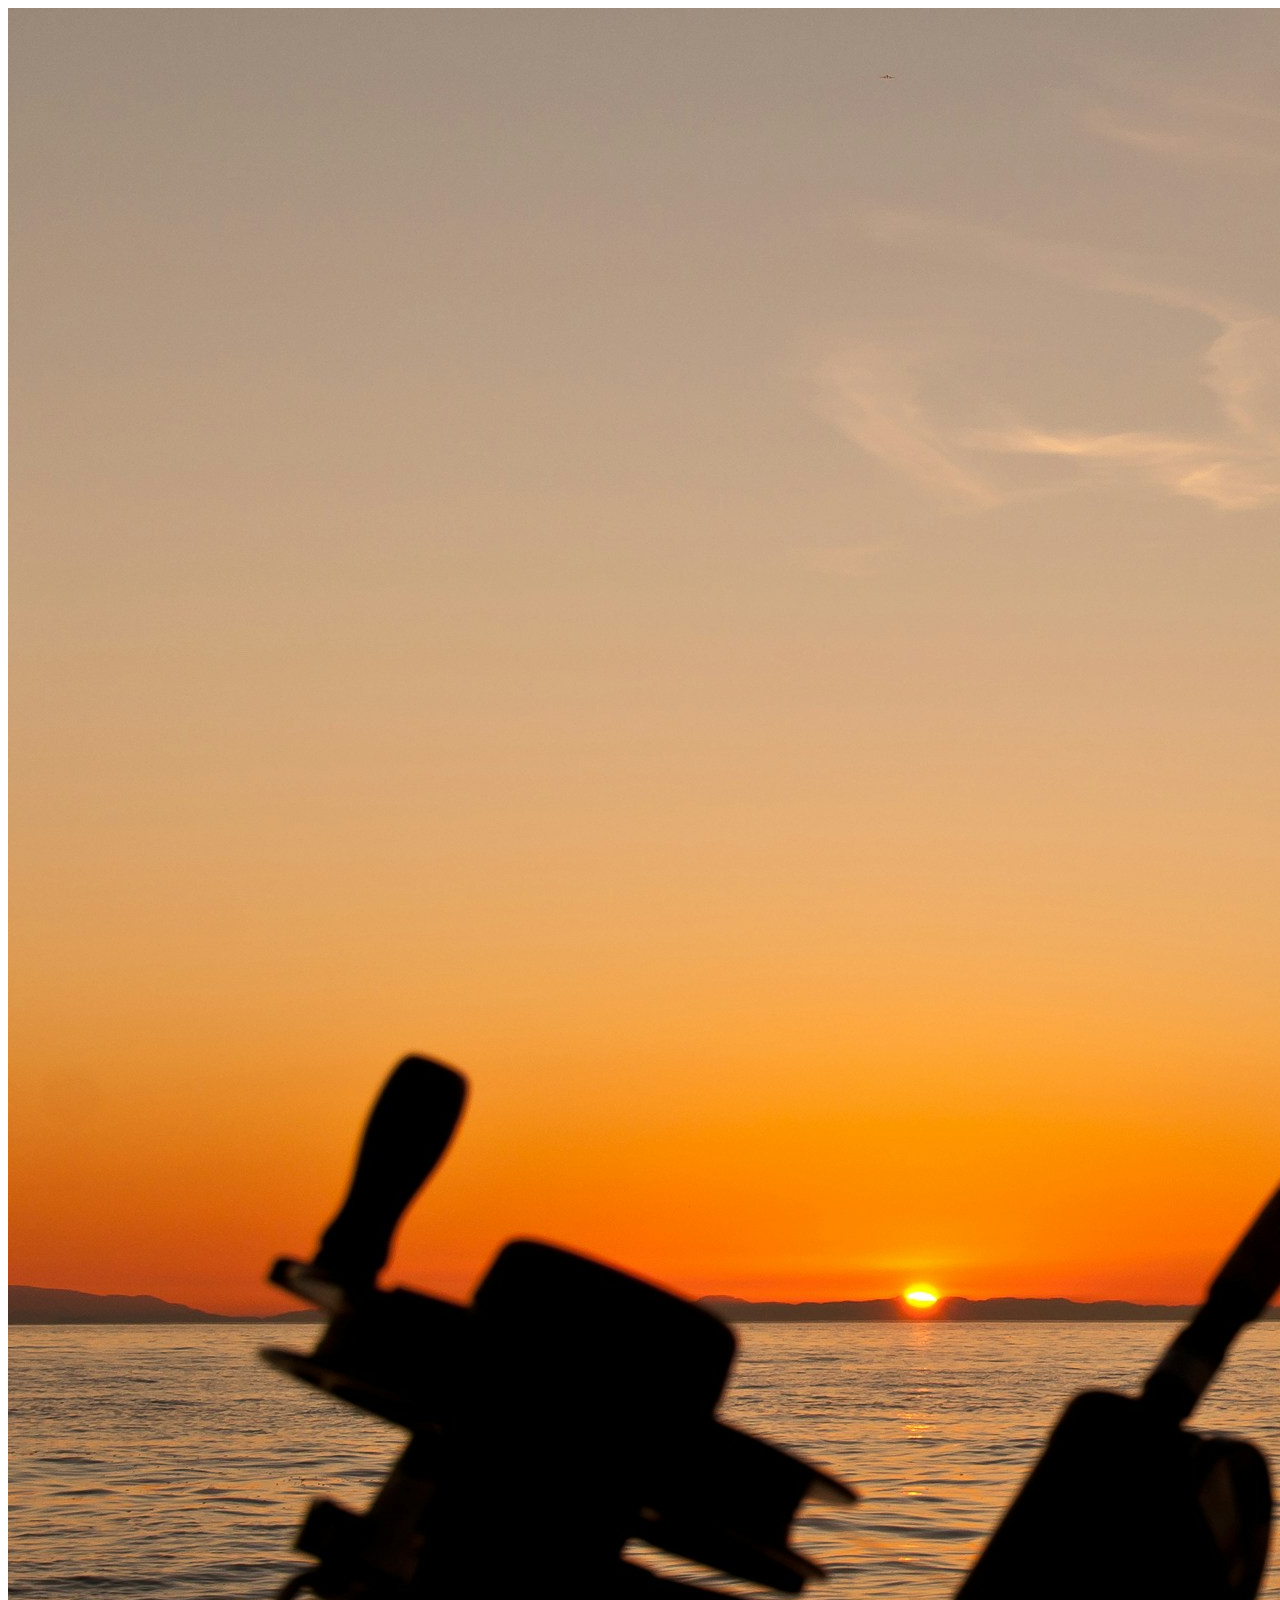
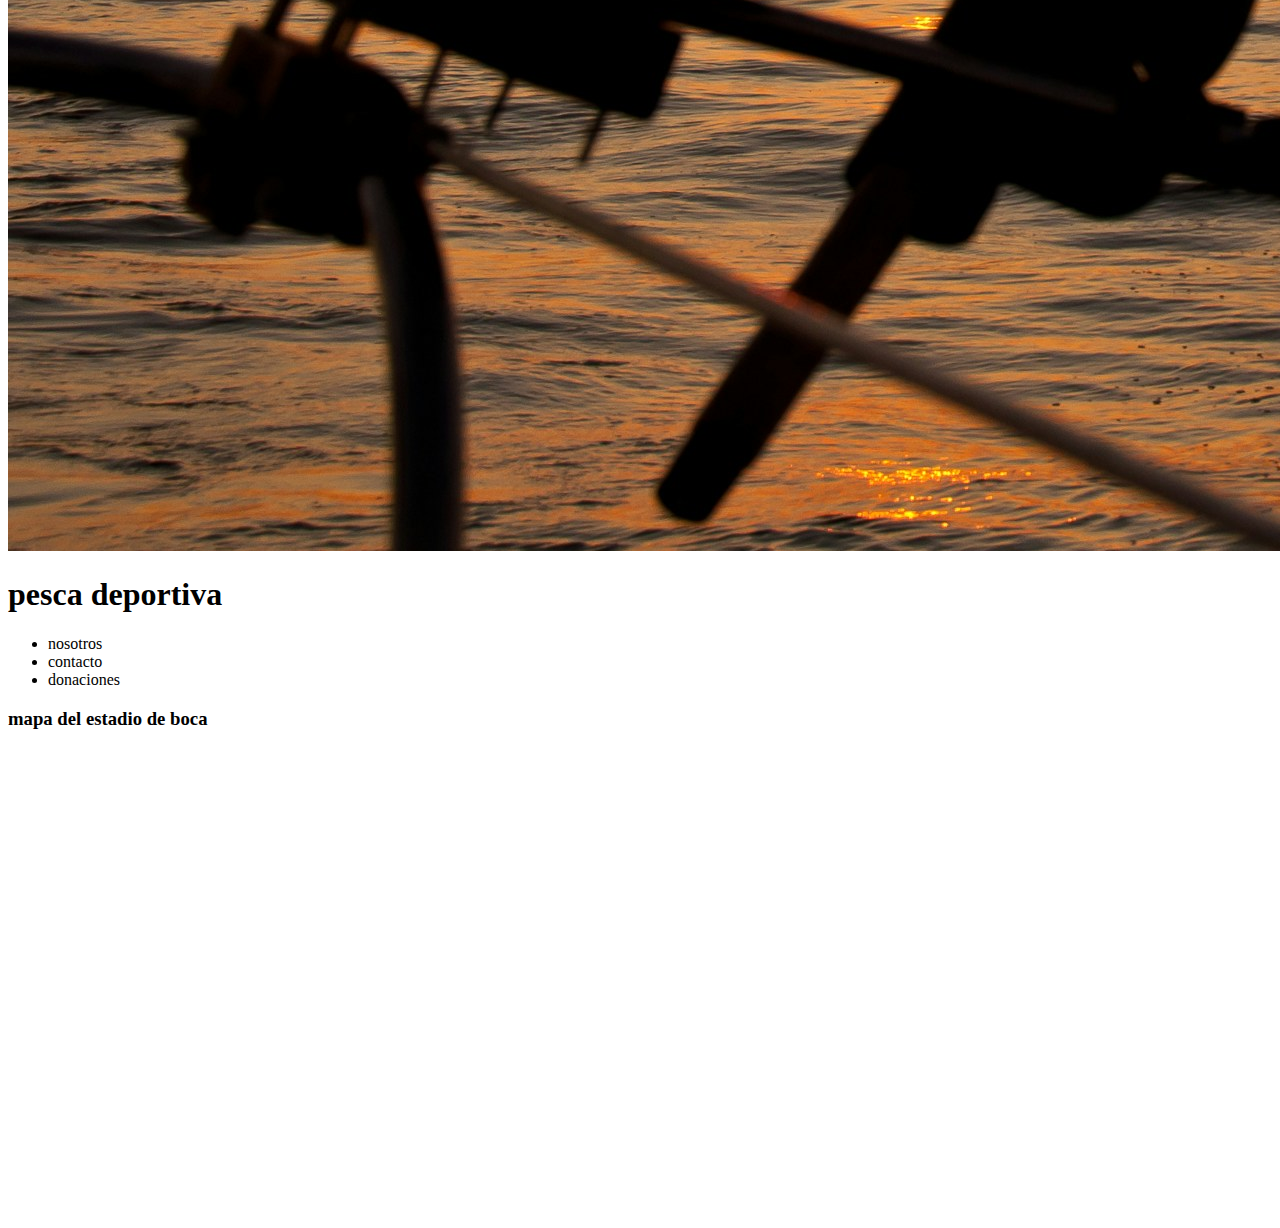
==== index.html @ 6a6a1a92 "curso" ====
<!DOCTYPE html>
<html lang="en">
<head>
    <meta charset="UTF-8">
    <meta name="viewport" content="width=device-width, initial-scale=1.0">
    <title> P Y D</title>
</head>
<body>
    
    <header>
        <img src="imagenes/james-wheeler-HJhGcU_IbsQ-unsplash.jpg" alt="pesca">
        <h1>pesca deportiva</h1>
        
        <nav>
            <ul>
                <li>nosotros</li>
                <li>contacto</li>
                <li>donaciones</li>
            </ul>
        </nav>
    
    </header>
    
    <main>
        <section>
            <h3>mapa del estadio de boca</h3>
            <iframe src="https://www.google.com/maps/embed?pb=!1m16!1m12!1m3!1d3282.7555667230813!2d-58.367625524623364!3d-34.63561680918297!2m3!1f0!2f0!3f0!3m2!1i1024!2i768!4f13.1!2m1!1sbombonera%20estadio!5e0!3m2!1ses-419!2sar!4v1727135245383!5m2!1ses-419!2sar" width="600" height="450" style="border:0;" allowfullscreen="" loading="lazy" referrerpolicy="no-referrer-when-downgrade"></iframe>
        </section>
        <section>
            
            <img src="" alt="">
        
        </section>
    </main>
    
    <footer></footer>
</body>
</html>
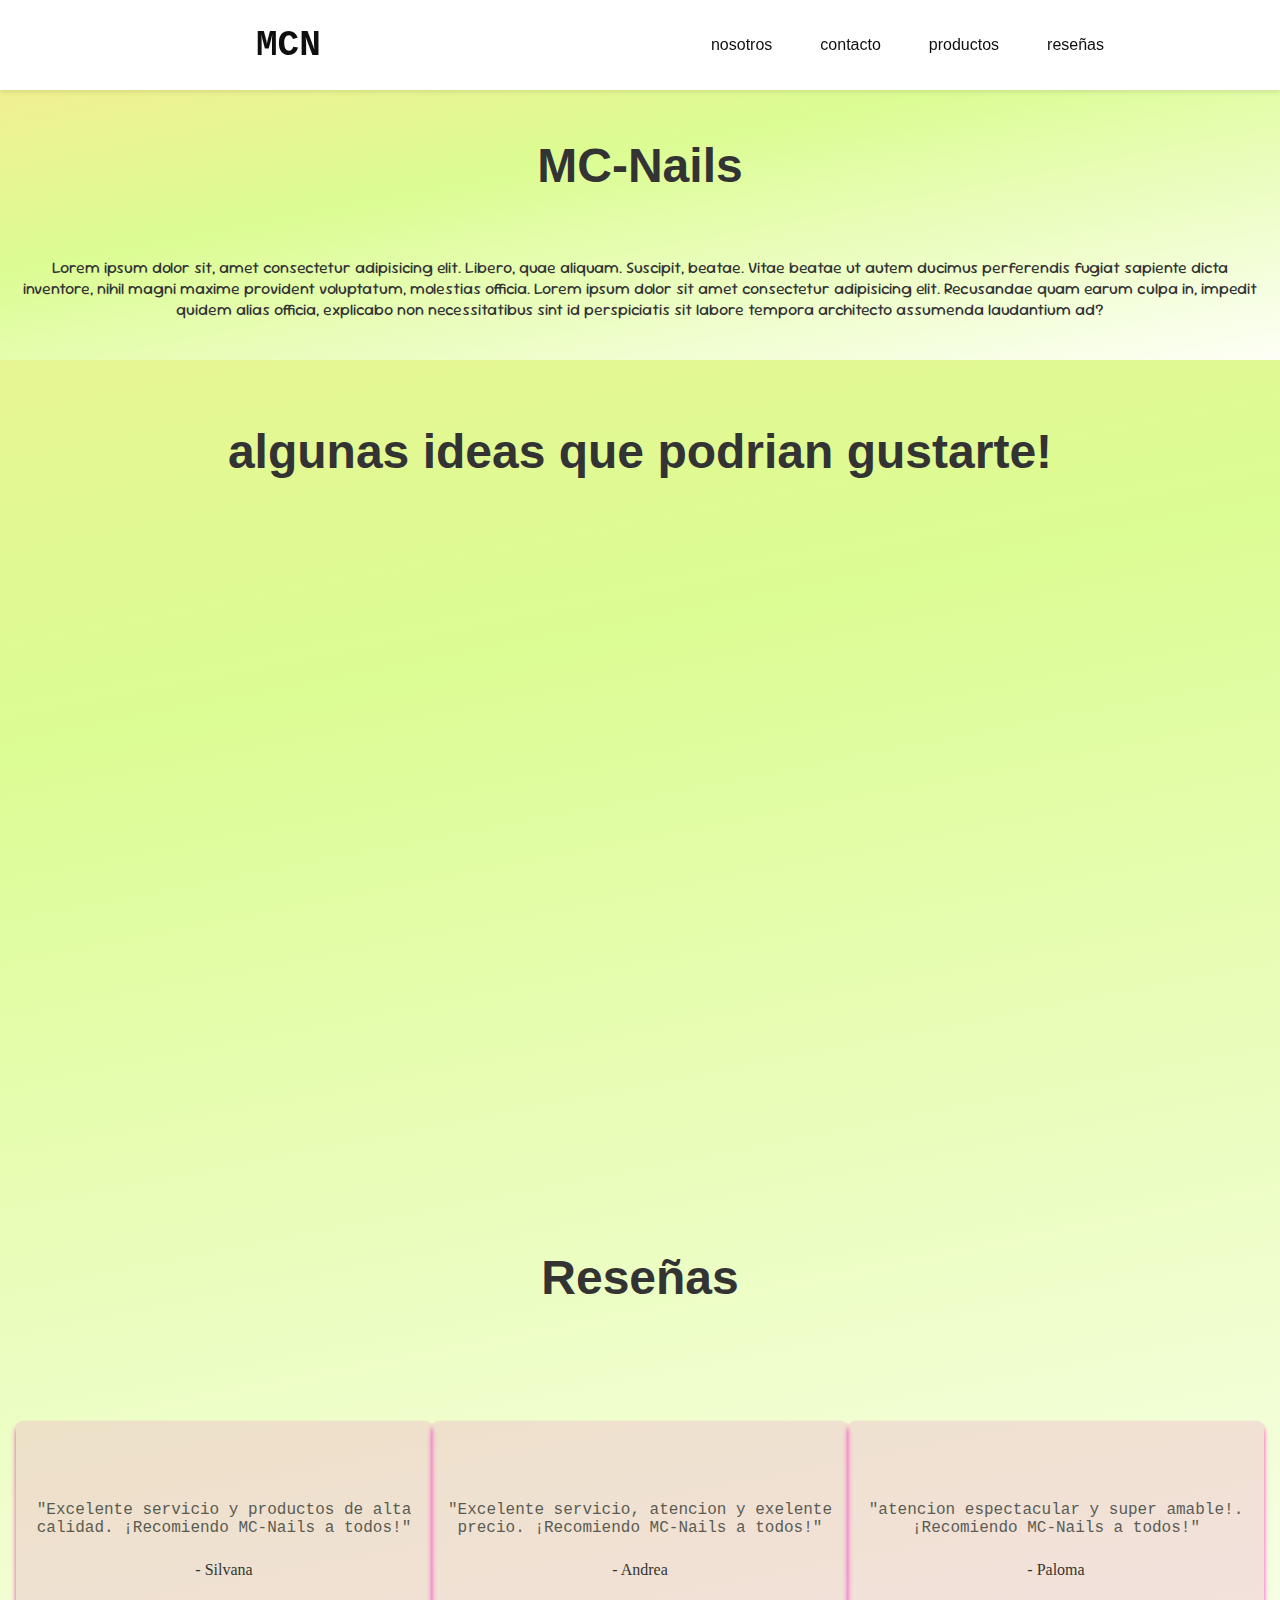
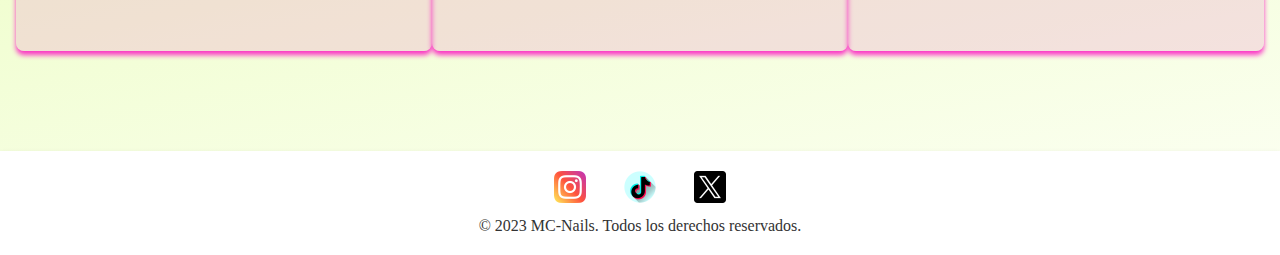
==== commit 747f3377: "agregue cambios" ====
--- a/index.html
+++ b/index.html
@@ -3,36 +3,77 @@
 <head>
     <meta charset="UTF-8">
     <meta name="viewport" content="width=device-width, initial-scale=1.0">
-    <title> P Y D</title>
+    <link rel="stylesheet" href="CSS/style.css">
+    <link rel="stylesheet" href="CSS/product-style.css">
+    <link rel="stylesheet" href="CSS/footer.css">
+    <link rel="preconnect" href="https://fonts.googleapis.com">
+    <link rel="preconnect" href="https://fonts.gstatic.com" crossorigin>
+    <link href="https://fonts.googleapis.com/css2?family=Kranky&family=Lexend+Zetta:wght@100..900&family=Sour+Gummy:ital,wght@0,100..900;1,100..900&display=swap" rel="stylesheet">
+    <link rel="preconnect" href="https://fonts.googleapis.com">
+    <link rel="preconnect" href="https://fonts.gstatic.com" crossorigin>
+    <link href="https://fonts.googleapis.com/css2?family=Kranky&family=Lexend+Zetta:wght@100..900&family=Sour+Gummy:ital,wght@0,100..900;1,100..900&display=swap" rel="stylesheet">
+    <title>MC-Nails</title>
 </head>
 <body>
     
-    <header>
-        <img src="imagenes/james-wheeler-HJhGcU_IbsQ-unsplash.jpg" alt="pesca">
-        <h1>pesca deportiva</h1>
+    <header class="header">
         
-        <nav>
-            <ul>
-                <li>nosotros</li>
-                <li>contacto</li>
-                <li>donaciones</li>
+        <h2 class="logo"><a href="../pages/contact.html">MCN</a></h2>
+        
+        <nav class="navigator">
+            <ul class="lista-nav">
+                <li class="enlaces-nav"><a href="#nosotros">nosotros</a></li>
+                <li class="enlaces-nav"><a href="pages/contact.html">contacto</a></li>
+                <li class="enlaces-nav"><a href="pages/products.html">productos</a></li>
+                <li class="enlaces-nav"><a href="#reseñas">reseñas</a></li>
             </ul>
         </nav>
     
     </header>
-    
-    <main>
-        <section>
-            <h3>mapa del estadio de boca</h3>
-            <iframe src="https://www.google.com/maps/embed?pb=!1m16!1m12!1m3!1d3282.7555667230813!2d-58.367625524623364!3d-34.63561680918297!2m3!1f0!2f0!3f0!3m2!1i1024!2i768!4f13.1!2m1!1sbombonera%20estadio!5e0!3m2!1ses-419!2sar!4v1727135245383!5m2!1ses-419!2sar" width="600" height="450" style="border:0;" allowfullscreen="" loading="lazy" referrerpolicy="no-referrer-when-downgrade"></iframe>
-        </section>
-        <section>
+    <div class="container">
+        <main>
             
-            <img src="" alt="">
+            <section id="nosotros" class="nost">
+                <h1 class="title"> MC-Nails</h1>
+                <p class="parrafo-title">Lorem ipsum dolor sit, amet consectetur adipisicing elit. Libero, quae aliquam. Suscipit, beatae. Vitae beatae ut autem ducimus perferendis fugiat sapiente dicta inventore, nihil magni maxime provident voluptatum, molestias officia. Lorem ipsum dolor sit amet consectetur adipisicing elit. Recusandae quam earum culpa in, impedit quidem alias officia, explicabo non necessitatibus sint id perspiciatis sit labore tempora architecto assumenda laudantium ad?</p>
+            </section>
+            
+            <section class="nail-vid">
+                <h2 class="title-vid">algunas ideas que podrian gustarte!</h2>
+                <iframe width="956" height="538" src="https://www.youtube.com/embed/o-PvHc4tw7Y" title="10 EASY FALL NAIL IDEAS-BEGINNERS | NAIL ART COMPILATION" frameborder="0" allow="accelerometer; autoplay; clipboard-write; encrypted-media; gyroscope; picture-in-picture; web-share" referrerpolicy="strict-origin-when-cross-origin" allowfullscreen></iframe>
+            </section>
+            
+            
+            <h2 class="reseñas-title">Reseñas</h2>
+            <section id="reseñas" class="reseñas-container">
+                
+                
+                <div class="testimonial">
+                    <p>"Excelente servicio y productos de alta calidad. ¡Recomiendo MC-Nails a todos!"</p>
+                    <span>- Silvana</span>
+                </div>
+                <div class="testimonial">
+                    <p>"Excelente servicio, atencion y exelente precio. ¡Recomiendo MC-Nails a todos!"</p>
+                    <span>- Andrea</span>
+                </div>
+                <div class="testimonial">
+                    <p>"atencion espectacular y super amable!. ¡Recomiendo MC-Nails a todos!"</p>
+                    <span>- Paloma</span>
+                </div>
+
+            </section>
+        </main>
         
-        </section>
-    </main>
-    
-    <footer></footer>
+        <footer>
+                <div class="footer-content">
+                    <div class="social-links">
+                        <a href="https://www.instagram.com" target="_blank" rel="noopener noreferrer"><img src="./IMAGES/instagram_2111463.png" alt=""></a>
+                        <a href="https://www.tiktok.com" target="_blank" rel="noopener noreferrer"><img src="./IMAGES/tik-tok_3670132.png" alt=""></a>
+                        <a href="https://x.com" target="_blank" rel="noopener noreferrer"><img src="./IMAGES/twitter_5968830.png" alt=""></a>
+                    </div>
+                    <p>&copy; 2023 MC-Nails. Todos los derechos reservados.</p>
+                </div>
+        </footer>
+    </div>
 </body>
 </html>--- a/CSS/style.css
+++ b/CSS/style.css
@@ -0,0 +1,254 @@
+*{
+    margin: 0;
+    padding: 0;
+    box-sizing: border-box;     
+}
+
+
+/*----------------------HEADER Y NAVEGACION---------------------------------------*/
+.header {
+    display: flex;
+    justify-content: space-between;
+    align-items: center;
+    padding: 1em;
+    background-color: #fff;
+    box-shadow: 0 2px 5px rgba(0, 0, 0, 0.1);
+    font-family: 'Courier New', Courier, monospace;
+    height: 10vh;
+    position: sticky;
+    top: 0;
+    z-index: 20;
+}
+
+.lista-nav {
+    display: flex;
+    list-style: none;
+    gap: 3em;
+    padding-right: 10em;
+}
+
+.lista-nav > li > a {
+    text-decoration: none;
+    color: #0f0f0f;
+    font-family: 'lato', sans-serif;
+}
+
+.lista-nav > li > a:hover {
+    color: #fd04bf;
+    transition: all 0.5s ease; 
+}
+
+.logo {
+    padding-left: 10em;
+}
+
+.logo > a {
+    text-decoration: none;
+    font-size: 1.5em;
+    color: #0f0f0f;
+}
+
+.logo > a:hover {
+    color: #fd04bf;
+}
+/*----------------------HEADER Y NAVEGACION---------------------------------------*/
+
+/*-----------------------------CONTENIDO ABAJO------------------------------------*/
+main{
+    display: flex;
+    flex-direction: column;
+    gap: 1em;
+
+}
+.nost{
+    display: flex;
+    flex-direction: column;
+    align-items: center;
+    height: 30vh;
+    background: rgb(241,240,145);
+    background: linear-gradient(169deg, rgba(241,240,145,1) 0%, rgba(220,252,147,1) 35%, rgba(253,255,246,1) 100%);
+}
+.nost > h1 {
+    font-family: kranky, sans-serif;
+    color: #333;
+    margin-top: 1em;
+    margin-bottom: 1em;
+    font-size: 3em; 
+}
+
+.nost > p {
+    font-family: 'sour gummy', Courier, monospace;
+    color: #333;
+    margin: 1em;
+    font-size: 1em;
+    text-align: center;
+
+}
+
+.nost > h1:hover{
+    filter: drop-shadow(0 0 5px #fd04bf);
+    transition: all 0.5s ease;
+}
+@media (max-width: 768px) {
+    .nost > h1 {
+        font-size: 2.5em;
+        margin-top: 3.5em;
+        margin-bottom: 0.2em;
+    }
+}
+.nail-vid{
+    display: flex;
+    flex-direction: column;
+    align-items: center;
+    height: 90vh;
+    
+}
+.nail-vid > h2 {
+    font-family: kranky, sans-serif;
+    color: #333;
+    margin-top: 1em;
+    margin-bottom: 1em;
+    font-size: 3em;
+}
+.nail-vid > h2:hover{
+    filter: drop-shadow(0 0 5px #fd04bf);
+    transition: all 0.5s ease;
+}
+
+.nail-vid > iframe{
+    margin-top: 1em;
+    margin-bottom: 1em;
+}
+@media (max-width: 768px) {
+    .nail-vid > h2 {
+        font-size: 2.5em;
+        margin-top: 6em;
+        margin-bottom: 0.5em;
+        text-align: center;
+    }
+}
+
+/*____________________________CONTENIDO ABAJO______________________________________________________*/
+
+/*___________________________________RESEÑAS_________________________________________*/
+.reseñas-title{
+    display: flex;
+    justify-content: center;
+    align-items: center;
+    font-family: kranky, sans-serif;
+    color: #333;
+    margin-top: 1em;
+    font-size: 3em;
+
+}
+
+.reseñas-title:hover{
+    filter: drop-shadow(0 0 5px #fd04bf);
+    transition: all 0.5s ease;
+}
+
+
+.reseñas-container {
+    display: flex;
+    width: 100%;
+    height: 430px;
+    justify-content: center;
+    align-items: center;
+    padding-left: 1em;
+    padding-right: 1em;
+}
+
+.reseñas-container > div{
+    width: 0px;
+    flex-grow: 1;
+    object-fit: cover;
+    opacity: .8;
+    transition: 2s ease;
+}
+.reseñas-container > div:hover{
+    cursor: pointer;
+    width: 300px;
+    opacity: 1;
+    filter: contrast(120%);
+}
+
+.testimonial{
+    display: flex;
+    flex-direction: column;
+    align-items: center;
+    justify-content: center;
+    width: 600px;
+    height: 230px;
+    background-color: #eea3cf65;
+    border-radius: 8px;
+    box-shadow: 0 4px 5px #fd04bf;
+    gap: 1em;
+}
+.testimonial > p {
+    font-family: 'Courier New', Courier, monospace;
+    color: #333;
+    margin: 0.5em;
+    font-size: 1em;
+    text-align: center;
+}
+
+@media (max-width: 768px) {
+    .reseñas-container > div{
+        width: 30%;
+        object-fit: cover;
+        opacity: .8;
+        transition: 2s ease;
+    }
+    .reseñas-container > div:hover{
+        
+        filter: contrast(120%);
+    }
+}
+    
+
+
+
+
+
+
+
+
+/*___________________________________RESEÑAS_________________________________________*/
+
+@media (max-width: 768px) {
+    .header {
+        flex-direction: column;
+        align-items: center; 
+    }
+
+    .lista-nav {
+        flex-direction: column;
+        padding-right: 0; 
+        gap: 1em; 
+        background-color: #fff; 
+        box-shadow: 0 2px 5px rgba(0, 0, 0, 0.1);
+        width: 100%; 
+        position: absolute;
+        top: 10vh; 
+        left: 0; 
+        z-index: 0; 
+        text-align: center;
+    }
+
+    .logo {
+        padding-left: 0; 
+        margin-bottom: 1em; 
+    }
+}
+
+
+@media (min-width: 768px) and (max-width: 992px) {
+    .lista-nav {
+        padding-right: 5em; 
+        gap: 2em; 
+    }
+
+    .logo {
+        padding-left: 5em;
+    }
+}--- a/CSS/product-style.css
+++ b/CSS/product-style.css
@@ -0,0 +1,56 @@
+body{
+    background: rgb(241,240,145);
+    background: linear-gradient(169deg, rgba(241,240,145,1) 0%, rgba(220,252,147,1) 35%, rgba(253,255,246,1) 100%);
+}
+/*----------------------NUESTROS PRODUCTOS--------ABAJO-------------------------------*/
+.products{
+    display: flex;
+    justify-content: center;
+    align-items: center;
+    font-family: kranky, sans-serif;
+    color: #333;
+    margin-top: 1em;
+    font-size: 3em;
+}
+.products:hover{
+    filter: drop-shadow(0 0 5px #fd04bf);
+    transition: all 0.5s ease;
+}
+@media (max-width: 768px) {
+    .products {
+        font-size: 2.5em;
+        margin-top: 3.5em;
+        margin-bottom: 0.2em;
+    }
+}
+/*----------------------NUESTROS PRODUCTOS---------ARRIBA------------------------------*/
+.cards-products {
+    display: grid;
+    grid-template-columns: repeat(auto-fill, minmax(250px, 1fr));
+    gap: 1.5em;
+    padding: 20px;
+}
+
+.item-cards {
+    background-color: #fff;
+    border: 1px solid #ddd;
+    border-radius: 8px;
+    overflow: hidden;
+    text-align: center;
+    transition: transform 0.2s;
+}
+
+.item-cards img {
+    width: 100%; 
+    height: 80%; 
+}
+
+.item-cards:hover {
+    transform: scale(1.05);
+}
+
+.product-description {
+    padding: 10px;
+    font-size: 1.2em;
+    color: #333; 
+}--- a/CSS/footer.css
+++ b/CSS/footer.css
@@ -0,0 +1,49 @@
+footer {
+    position: fixed;
+    background-color: #fff;
+    box-shadow: 0 2px 5px rgba(0, 0, 0, 0.1);
+    padding: 20px;
+    text-align: center; 
+    position: relative;
+}
+
+.footer-content {
+    max-width: 800px;
+    margin: 0 auto;
+}
+
+.social-links {
+    margin-bottom: 10px;
+    display: flex;
+    justify-content: center;
+    gap: 0.5em;
+}
+.social-links img {
+    width: 2em; 
+    height: 2em; 
+    
+}
+
+.social-links a {
+    margin: 0 15px; 
+}
+
+.social-links a:hover {
+    transform: scale(1.05);
+}
+
+footer p {
+    margin: 0;
+    color: #333;
+}
+
+
+@media (max-width: 768px) {
+    .social-links {
+        flex-direction: row; 
+        align-items: center;
+        gap: 0.5em;
+    }
+
+    
+}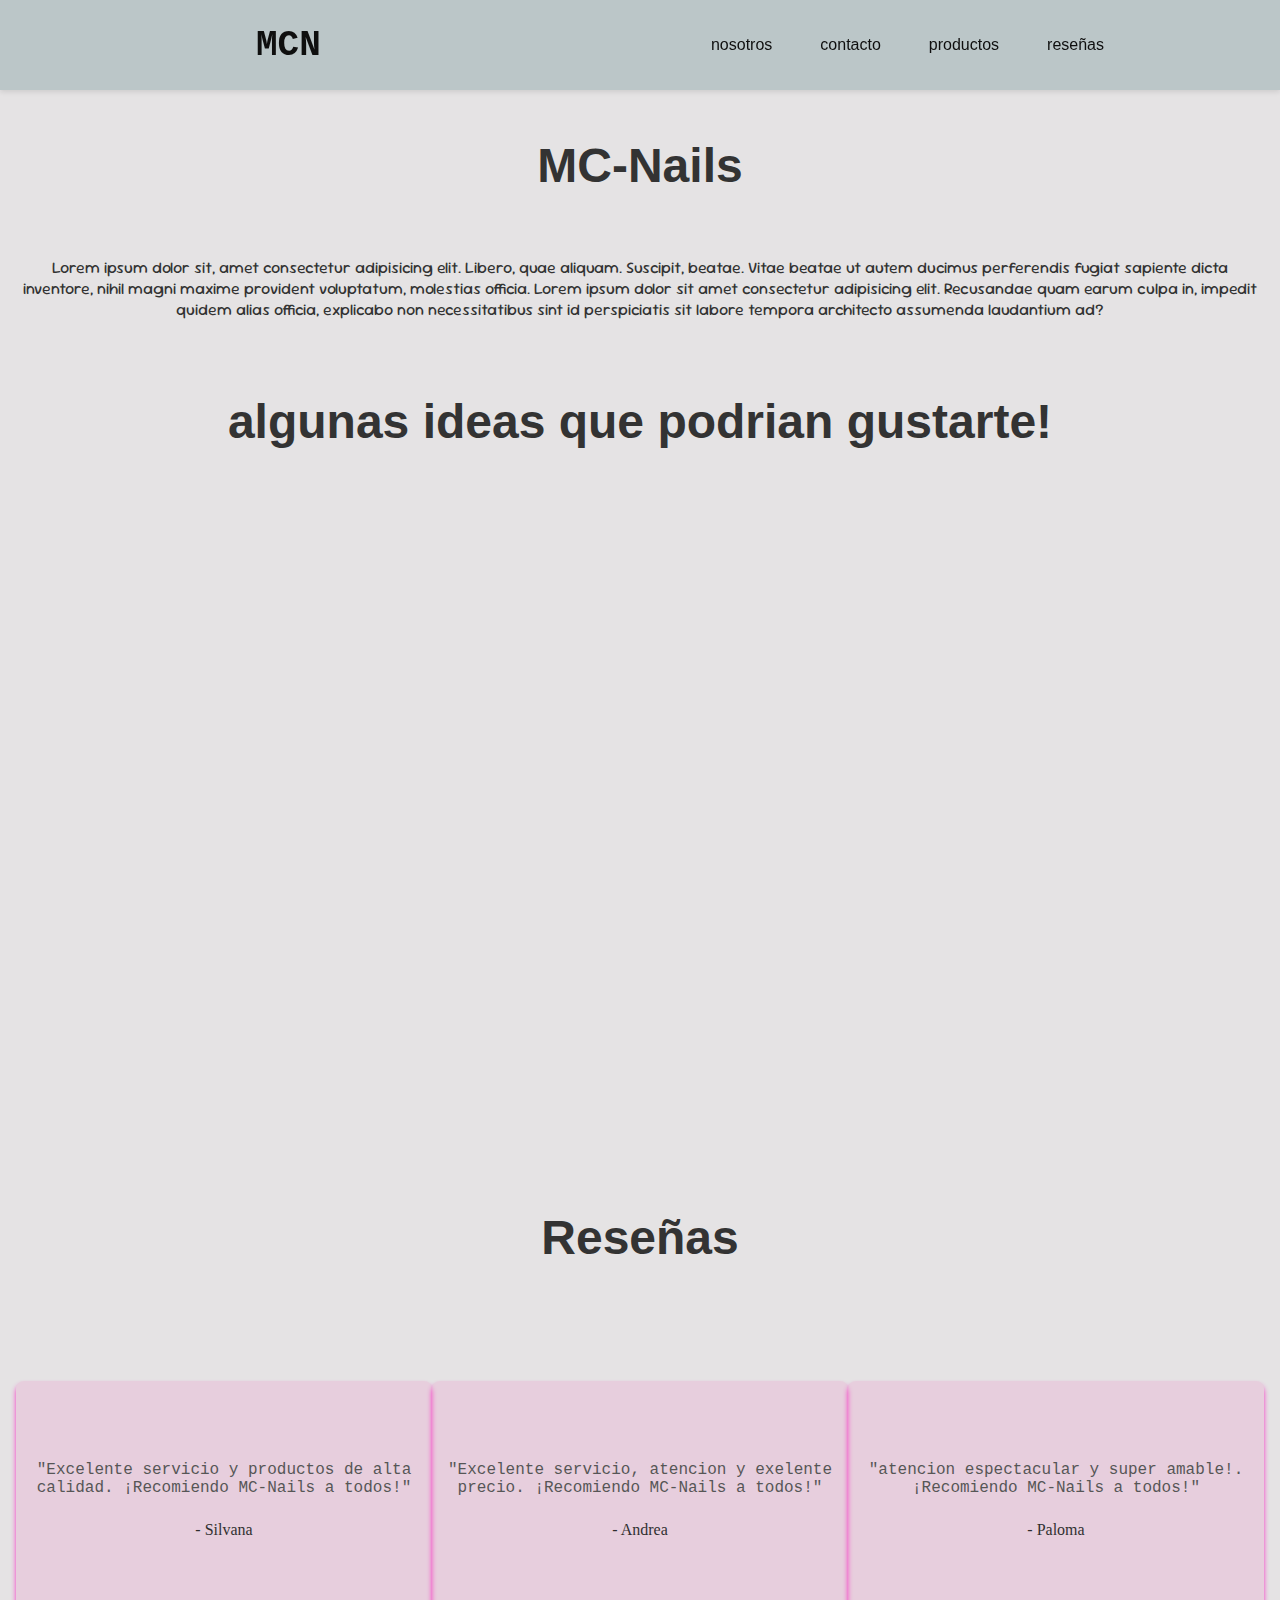
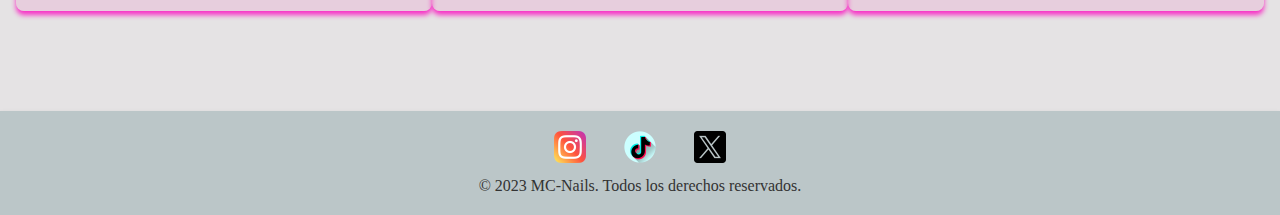
==== commit 2b193a9f: "arreglos mov" ====
--- a/index.html
+++ b/index.html
@@ -14,11 +14,11 @@
     <link href="https://fonts.googleapis.com/css2?family=Kranky&family=Lexend+Zetta:wght@100..900&family=Sour+Gummy:ital,wght@0,100..900;1,100..900&display=swap" rel="stylesheet">
     <title>MC-Nails</title>
 </head>
-<body>
+<body class="fond-body">
     
     <header class="header">
         
-        <h2 class="logo"><a href="../pages/contact.html">MCN</a></h2>
+        <h2 class="logo"><a href="./pages/contact.html">MCN</a></h2>
         
         <nav class="navigator">
             <ul class="lista-nav">
@@ -75,5 +75,6 @@
                 </div>
         </footer>
     </div>
+    <script src="./JS/prueba.js"></script>
 </body>
 </html>--- a/CSS/style.css
+++ b/CSS/style.css
@@ -4,6 +4,10 @@
     box-sizing: border-box;     
 }
 
+.fond-body{
+    height: auto;
+    background: #E5E3E4;
+}
 
 /*----------------------HEADER Y NAVEGACION---------------------------------------*/
 .header {
@@ -11,7 +15,7 @@
     justify-content: space-between;
     align-items: center;
     padding: 1em;
-    background-color: #fff;
+    background-color: #BBC6C8;
     box-shadow: 0 2px 5px rgba(0, 0, 0, 0.1);
     font-family: 'Courier New', Courier, monospace;
     height: 10vh;
@@ -64,9 +68,8 @@
     display: flex;
     flex-direction: column;
     align-items: center;
-    height: 30vh;
-    background: rgb(241,240,145);
-    background: linear-gradient(169deg, rgba(241,240,145,1) 0%, rgba(220,252,147,1) 35%, rgba(253,255,246,1) 100%);
+    height: 15em; /* original 30vh*/
+    
 }
 .nost > h1 {
     font-family: kranky, sans-serif;
@@ -100,7 +103,7 @@
     display: flex;
     flex-direction: column;
     align-items: center;
-    height: 90vh;
+    height: 50em; /*original 90vh*/
     
 }
 .nail-vid > h2 {
@@ -118,6 +121,7 @@
 .nail-vid > iframe{
     margin-top: 1em;
     margin-bottom: 1em;
+    height: 30em; /*original 70vh*/
 }
 @media (max-width: 768px) {
     .nail-vid > h2 {
@@ -125,6 +129,18 @@
         margin-top: 6em;
         margin-bottom: 0.5em;
         text-align: center;
+    }
+}
+@media (min-width: 768px) and (max-width: 992px) {
+    .nail-vid > h2 {
+        font-size: 2.5em;
+        margin-top: 10em;
+        margin-bottom: 1em;
+        text-align: center;
+    }
+    .nail-vid > iframe{
+        margin-top: 2em;
+        margin-bottom: 6em;
     }
 }
 
@@ -202,6 +218,14 @@
     .reseñas-container > div:hover{
         
         filter: contrast(120%);
+    }
+}
+@media (min-width: 768px) and (max-width: 992px) {
+    .reseñas-title{
+        font-size: 2.5em;
+        margin-top: 8em;
+        margin-bottom: 0;
+        text-align: center;
     }
 }
     
@@ -237,18 +261,35 @@
 
     .logo {
         padding-left: 0; 
-        margin-bottom: 1em; 
+        margin-bottom: 1em;
     }
 }
 
 
 @media (min-width: 768px) and (max-width: 992px) {
+    .header {
+        flex-direction: row;
+        justify-content: space-between;
+        align-items: center;
+        height: 15vh; 
+    }
     .lista-nav {
         padding-right: 5em; 
-        gap: 2em; 
+        gap: 1em; 
     }
 
     .logo {
         padding-left: 5em;
     }
-}+}
+
+/*
+.lista-nav {
+        padding-right: 5em; 
+        gap: 2em; 
+    }
+
+    .logo {
+        padding-left: 5em;
+    }
+*/--- a/CSS/footer.css
+++ b/CSS/footer.css
@@ -1,6 +1,6 @@
 footer {
     position: fixed;
-    background-color: #fff;
+    background-color: #BBC6C8;
     box-shadow: 0 2px 5px rgba(0, 0, 0, 0.1);
     padding: 20px;
     text-align: center; 
